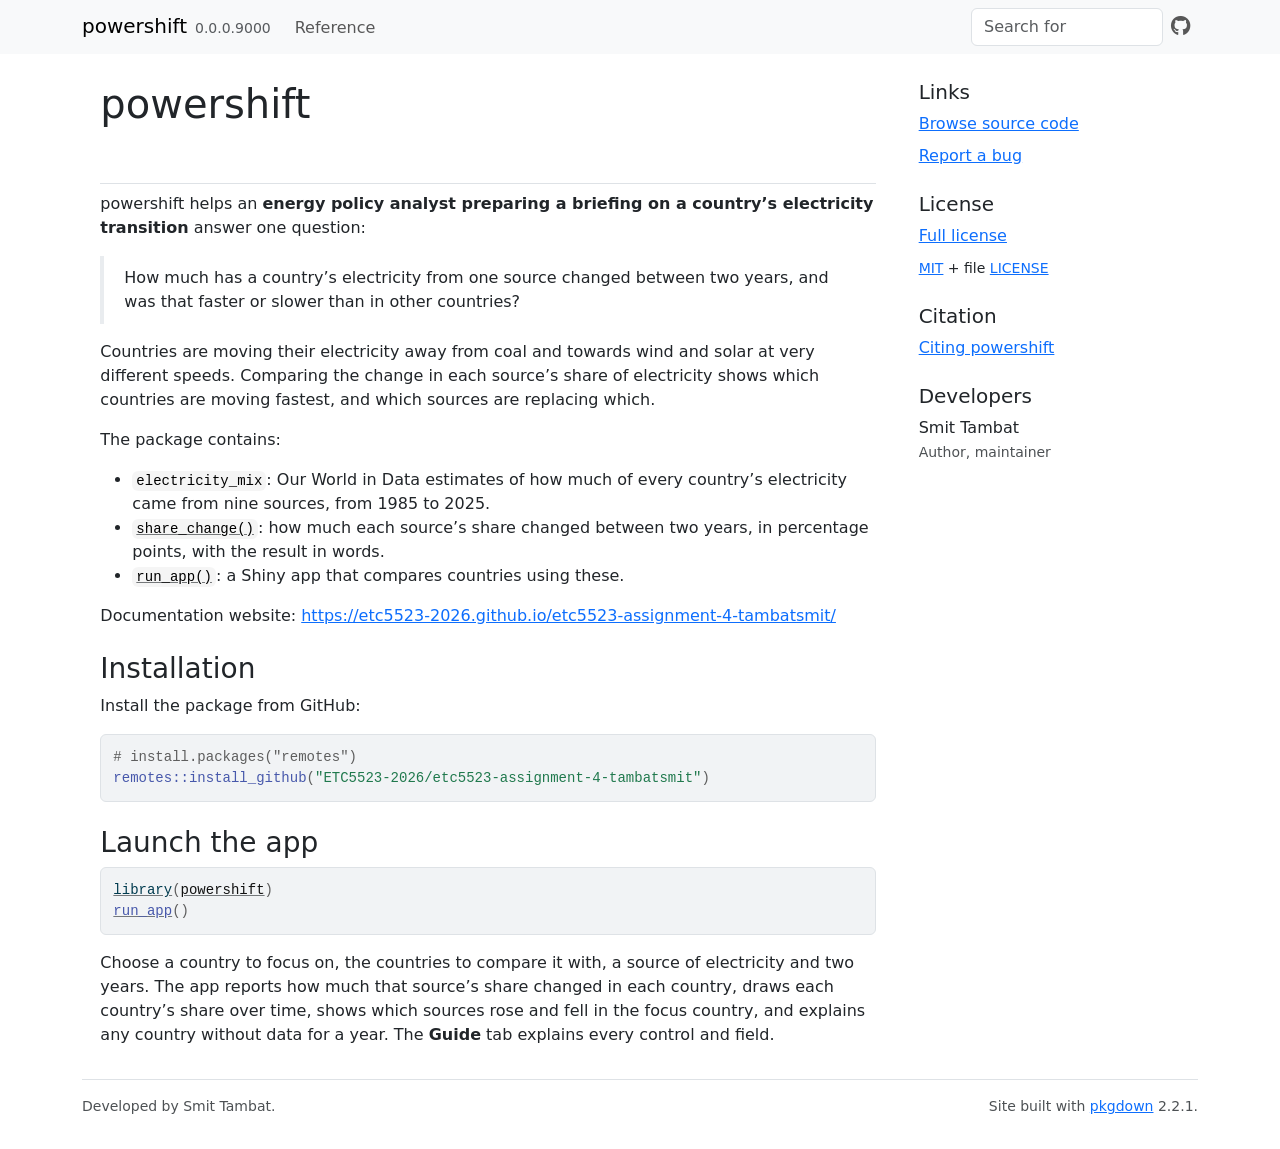
==== index.html @ 8eda87bf "Deploying to gh-pages from @ ETC5523-2026/etc5523-assignment-4-tambatsmit@8a5c0c1a5e27ab0facea006111" ====
<!DOCTYPE html>
<!-- Generated by pkgdown: do not edit by hand --><html lang="en">
<head>
<meta charset="UTF-8">
<meta http-equiv="X-UA-Compatible" content="IE=edge">
<meta name="viewport" content="width=device-width, initial-scale=1, shrink-to-fit=no">
<title>Compare How Quickly Countries Are Changing Their Electricity Mix • powershift</title>
<script src="deps/jquery-3.6.0/jquery-3.6.0.min.js"></script><meta name="viewport" content="width=device-width, initial-scale=1, shrink-to-fit=no">
<link href="deps/bootstrap-5.3.8/bootstrap.min.css" rel="stylesheet">
<script src="deps/bootstrap-5.3.8/bootstrap.bundle.min.js"></script><link href="deps/font-awesome-6.5.2/css/all.min.css" rel="stylesheet">
<link href="deps/font-awesome-6.5.2/css/v4-shims.min.css" rel="stylesheet">
<script src="deps/headroom-0.11.0/headroom.min.js"></script><script src="deps/headroom-0.11.0/jQuery.headroom.min.js"></script><script src="deps/bootstrap-toc-1.0.1/bootstrap-toc.min.js"></script><script src="deps/clipboard.js-2.0.11/clipboard.min.js"></script><script src="deps/search-1.0.0/autocomplete.jquery.min.js"></script><script src="deps/search-1.0.0/fuse.min.js"></script><script src="deps/search-1.0.0/mark.min.js"></script><!-- pkgdown --><script src="pkgdown.js"></script><meta property="og:title" content="Compare How Quickly Countries Are Changing Their Electricity Mix">
<meta name="description" content="Provides Our World in Data estimates of how much of each countrys electricity came from coal, gas, oil, nuclear, hydro, wind, solar, bioenergy and other renewables from 1985 to 2025, a function that measures how much each sources share changed between two years, and a shiny app that helps an energy policy analyst compare how quickly countries are changing their electricity mix.">
<meta property="og:description" content="Provides Our World in Data estimates of how much of each countrys electricity came from coal, gas, oil, nuclear, hydro, wind, solar, bioenergy and other renewables from 1985 to 2025, a function that measures how much each sources share changed between two years, and a shiny app that helps an energy policy analyst compare how quickly countries are changing their electricity mix.">
</head>
<body>
    <a href="#main" class="visually-hidden-focusable">Skip to contents</a>


    <nav class="navbar navbar-expand-lg fixed-top bg-light" data-bs-theme="light" aria-label="Site navigation"><div class="container">

    <a class="navbar-brand me-2" href="index.html">powershift</a>

    <small class="nav-text text-muted me-auto" data-bs-toggle="tooltip" data-bs-placement="bottom" title="">0.0.0.9000</small>


    <button class="navbar-toggler" type="button" data-bs-toggle="collapse" data-bs-target="#navbar" aria-controls="navbar" aria-expanded="false" aria-label="Toggle navigation">
      <span class="navbar-toggler-icon"></span>
    </button>

    <div id="navbar" class="collapse navbar-collapse ms-3">
      <ul class="navbar-nav me-auto">
<li class="nav-item"><a class="nav-link" href="reference/index.html">Reference</a></li>
      </ul>
<ul class="navbar-nav">
<li class="nav-item"><form class="form-inline" role="search">
 <input class="form-control" type="search" name="search-input" id="search-input" autocomplete="off" aria-label="Search site" placeholder="Search for" data-search-index="search.json">
</form></li>
<li class="nav-item"><a class="external-link nav-link" href="https://github.com/ETC5523-2026/etc5523-assignment-4-tambatsmit/" aria-label="GitHub"><span class="fa fab fa-github fa-lg"></span></a></li>
      </ul>
</div>


  </div>
</nav><div class="container template-home">
<div class="row">
  <main id="main" class="col-md-9"><div class="section level1">
<div class="page-header"><h1 id="powershift">powershift<a class="anchor" aria-label="anchor" href="#powershift"></a>
</h1></div>
<p>powershift helps an <strong>energy policy analyst preparing a briefing on a country’s electricity transition</strong> answer one question:</p>
<blockquote>
<p>How much has a country’s electricity from one source changed between two years, and was that faster or slower than in other countries?</p>
</blockquote>
<p>Countries are moving their electricity away from coal and towards wind and solar at very different speeds. Comparing the change in each source’s share of electricity shows which countries are moving fastest, and which sources are replacing which.</p>
<p>The package contains:</p>
<ul>
<li>
<code>electricity_mix</code>: Our World in Data estimates of how much of every country’s electricity came from nine sources, from 1985 to 2025.</li>
<li>
<code><a href="reference/share_change.html">share_change()</a></code>: how much each source’s share changed between two years, in percentage points, with the result in words.</li>
<li>
<code><a href="reference/run_app.html">run_app()</a></code>: a Shiny app that compares countries using these.</li>
</ul>
<p>Documentation website: <a href="https://etc5523-2026.github.io/etc5523-assignment-4-tambatsmit/" class="uri">https://etc5523-2026.github.io/etc5523-assignment-4-tambatsmit/</a></p>
<div class="section level2">
<h2 id="installation">Installation<a class="anchor" aria-label="anchor" href="#installation"></a>
</h2>
<p>Install the package from GitHub:</p>
<div class="sourceCode" id="cb1"><pre class="downlit sourceCode r">
<code class="sourceCode R"><span><span class="co"># install.packages("remotes")</span></span>
<span><span class="fu">remotes</span><span class="fu">::</span><span class="fu">install_github</span><span class="op">(</span><span class="st">"ETC5523-2026/etc5523-assignment-4-tambatsmit"</span><span class="op">)</span></span></code></pre></div>
</div>
<div class="section level2">
<h2 id="launch-the-app">Launch the app<a class="anchor" aria-label="anchor" href="#launch-the-app"></a>
</h2>
<div class="sourceCode" id="cb2"><pre class="downlit sourceCode r">
<code class="sourceCode R"><span><span class="kw"><a href="https://rdrr.io/r/base/library.html" class="external-link">library</a></span><span class="op">(</span><span class="va"><a href="https://etc5523-2026.github.io/etc5523-assignment-4-tambatsmit/">powershift</a></span><span class="op">)</span></span>
<span><span class="fu"><a href="reference/run_app.html">run_app</a></span><span class="op">(</span><span class="op">)</span></span></code></pre></div>
<p>Choose a country to focus on, the countries to compare it with, a source of electricity and two years. The app reports how much that source’s share changed in each country, draws each country’s share over time, shows which sources rose and fell in the focus country, and explains any country without data for a year. The <strong>Guide</strong> tab explains every control and field.</p>
</div>
</div>
  </main><aside class="col-md-3"><div class="links">
<h2 data-toc-skip>Links</h2>
<ul class="list-unstyled">
<li><a href="https://github.com/ETC5523-2026/etc5523-assignment-4-tambatsmit/" class="external-link">Browse source code</a></li>
<li><a href="https://github.com/ETC5523-2026/etc5523-assignment-4-tambatsmit/issues" class="external-link">Report a bug</a></li>
</ul>
</div>

<div class="license">
<h2 data-toc-skip>License</h2>
<ul class="list-unstyled">
<li><a href="LICENSE.html">Full license</a></li>
<li><small><a href="https://opensource.org/licenses/mit-license.php" class="external-link">MIT</a> + file <a href="LICENSE-text.html">LICENSE</a></small></li>
</ul>
</div>


<div class="citation">
<h2 data-toc-skip>Citation</h2>
<ul class="list-unstyled">
<li><a href="authors.html#citation">Citing powershift</a></li>
</ul>
</div>

<div class="developers">
<h2 data-toc-skip>Developers</h2>
<ul class="list-unstyled">
<li>Smit Tambat <br><small class="roles"> Author, maintainer </small>   </li>
</ul>
</div>



  </aside>
</div>


    <footer><div class="pkgdown-footer-left">
  <p>Developed by Smit Tambat.</p>
</div>

<div class="pkgdown-footer-right">
  <p>Site built with <a href="https://pkgdown.r-lib.org/" class="external-link">pkgdown</a> 2.2.1.</p>
</div>

    </footer>
</div>





  </body>
</html>
---- deps/font-awesome-6.5.2/css/v4-shims.min.css ----
/*!
 * Font Awesome Free 6.5.2 by @fontawesome - https://fontawesome.com
 * License - https://fontawesome.com/license/free (Icons: CC BY 4.0, Fonts: SIL OFL 1.1, Code: MIT License)
 * Copyright 2024 Fonticons, Inc.
 */
.fa.fa-glass:before{content:"\f000"}.fa.fa-envelope-o{font-family:"Font Awesome 6 Free";font-weight:400}.fa.fa-envelope-o:before{content:"\f0e0"}.fa.fa-star-o{font-family:"Font Awesome 6 Free";font-weight:400}.fa.fa-star-o:before{content:"\f005"}.fa.fa-close:before,.fa.fa-remove:before{content:"\f00d"}.fa.fa-gear:before{content:"\f013"}.fa.fa-trash-o{font-family:"Font Awesome 6 Free";font-weight:400}.fa.fa-trash-o:before{content:"\f2ed"}.fa.fa-home:before{content:"\f015"}.fa.fa-file-o{font-family:"Font Awesome 6 Free";font-weight:400}.fa.fa-file-o:before{content:"\f15b"}.fa.fa-clock-o{font-family:"Font Awesome 6 Free";font-weight:400}.fa.fa-clock-o:before{content:"\f017"}.fa.fa-arrow-circle-o-down{font-family:"Font Awesome 6 Free";font-weight:400}.fa.fa-arrow-circle-o-down:before{content:"\f358"}.fa.fa-arrow-circle-o-up{font-family:"Font Awesome 6 Free";font-weight:400}.fa.fa-arrow-circle-o-up:before{content:"\f35b"}.fa.fa-play-circle-o{font-family:"Font Awesome 6 Free";font-weight:400}.fa.fa-play-circle-o:before{content:"\f144"}.fa.fa-repeat:before,.fa.fa-rotate-right:before{content:"\f01e"}.fa.fa-refresh:before{content:"\f021"}.fa.fa-list-alt{font-family:"Font Awesome 6 Free";font-weight:400}.fa.fa-list-alt:before{content:"\f022"}.fa.fa-dedent:before{content:"\f03b"}.fa.fa-video-camera:before{content:"\f03d"}.fa.fa-picture-o{font-family:"Font Awesome 6 Free";font-weight:400}.fa.fa-picture-o:before{content:"\f03e"}.fa.fa-photo{font-family:"Font Awesome 6 Free";font-weight:400}.fa.fa-photo:before{content:"\f03e"}.fa.fa-image{font-family:"Font Awesome 6 Free";font-weight:400}.fa.fa-image:before{content:"\f03e"}.fa.fa-map-marker:before{content:"\f3c5"}.fa.fa-pencil-square-o{font-family:"Font Awesome 6 Free";font-weight:400}.fa.fa-pencil-square-o:before{content:"\f044"}.fa.fa-edit{font-family:"Font Awesome 6 Free";font-weight:400}.fa.fa-edit:before{content:"\f044"}.fa.fa-share-square-o:before{content:"\f14d"}.fa.fa-check-square-o{font-family:"Font Awesome 6 Free";font-weight:400}.fa.fa-check-square-o:before{content:"\f14a"}.fa.fa-arrows:before{content:"\f0b2"}.fa.fa-times-circle-o{font-family:"Font Awesome 6 Free";font-weight:400}.fa.fa-times-circle-o:before{content:"\f057"}.fa.fa-check-circle-o{font-family:"Font Awesome 6 Free";font-weight:400}.fa.fa-check-circle-o:before{content:"\f058"}.fa.fa-mail-forward:before{content:"\f064"}.fa.fa-expand:before{content:"\f424"}.fa.fa-compress:before{content:"\f422"}.fa.fa-eye,.fa.fa-eye-slash{font-family:"Font Awesome 6 Free";font-weight:400}.fa.fa-warning:before{content:"\f071"}.fa.fa-calendar:before{content:"\f073"}.fa.fa-arrows-v:before{content:"\f338"}.fa.fa-arrows-h:before{content:"\f337"}.fa.fa-bar-chart-o:before,.fa.fa-bar-chart:before{content:"\e0e3"}.fa.fa-twitter-square{font-family:"Font Awesome 6 Brands";font-weight:400}.fa.fa-twitter-square:before{content:"\f081"}.fa.fa-facebook-square{font-family:"Font Awesome 6 Brands";font-weight:400}.fa.fa-facebook-square:before{content:"\f082"}.fa.fa-gears:before{content:"\f085"}.fa.fa-thumbs-o-up{font-family:"Font Awesome 6 Free";font-weight:400}.fa.fa-thumbs-o-up:before{content:"\f164"}.fa.fa-thumbs-o-down{font-family:"Font Awesome 6 Free";font-weight:400}.fa.fa-thumbs-o-down:before{content:"\f165"}.fa.fa-heart-o{font-family:"Font Awesome 6 Free";font-weight:400}.fa.fa-heart-o:before{content:"\f004"}.fa.fa-sign-out:before{content:"\f2f5"}.fa.fa-linkedin-square{font-family:"Font Awesome 6 Brands";font-weight:400}.fa.fa-linkedin-square:before{content:"\f08c"}.fa.fa-thumb-tack:before{content:"\f08d"}.fa.fa-external-link:before{content:"\f35d"}.fa.fa-sign-in:before{content:"\f2f6"}.fa.fa-github-square{font-family:"Font Awesome 6 Brands";font-weight:400}.fa.fa-github-square:before{content:"\f092"}.fa.fa-lemon-o{font-family:"Font Awesome 6 Free";font-weight:400}.fa.fa-lemon-o:before{content:"\f094"}.fa.fa-square-o{font-family:"Font Awesome 6 Free";font-weight:400}.fa.fa-square-o:before{content:"\f0c8"}.fa.fa-bookmark-o{font-family:"Font Awesome 6 Free";font-weight:400}.fa.fa-bookmark-o:before{content:"\f02e"}.fa.fa-facebook,.fa.fa-twitter{font-family:"Font Awesome 6 Brands";font-weight:400}.fa.fa-facebook:before{content:"\f39e"}.fa.fa-facebook-f{font-family:"Font Awesome 6 Brands";font-weight:400}.fa.fa-facebook-f:before{content:"\f39e"}.fa.fa-github{font-family:"Font Awesome 6 Brands";font-weight:400}.fa.fa-credit-card{font-family:"Font Awesome 6 Free";font-weight:400}.fa.fa-feed:before{content:"\f09e"}.fa.fa-hdd-o{font-family:"Font Awesome 6 Free";font-weight:400}.fa.fa-hdd-o:before{content:"\f0a0"}.fa.fa-hand-o-right{font-family:"Font Awesome 6 Free";font-weight:400}.fa.fa-hand-o-right:before{content:"\f0a4"}.fa.fa-hand-o-left{font-family:"Font Awesome 6 Free";font-weight:400}.fa.fa-hand-o-left:before{content:"\f0a5"}.fa.fa-hand-o-up{font-family:"Font Awesome 6 Free";font-weight:400}.fa.fa-hand-o-up:before{content:"\f0a6"}.fa.fa-hand-o-down{font-family:"Font Awesome 6 Free";font-weight:400}.fa.fa-hand-o-down:before{content:"\f0a7"}.fa.fa-globe:before{content:"\f57d"}.fa.fa-tasks:before{content:"\f828"}.fa.fa-arrows-alt:before{content:"\f31e"}.fa.fa-group:before{content:"\f0c0"}.fa.fa-chain:before{content:"\f0c1"}.fa.fa-cut:before{content:"\f0c4"}.fa.fa-files-o{font-family:"Font Awesome 6 Free";font-weight:400}.fa.fa-files-o:before{content:"\f0c5"}.fa.fa-floppy-o{font-family:"Font Awesome 6 Free";font-weight:400}.fa.fa-floppy-o:before{content:"\f0c7"}.fa.fa-save{font-family:"Font Awesome 6 Free";font-weight:400}.fa.fa-save:before{content:"\f0c7"}.fa.fa-navicon:before,.fa.fa-reorder:before{content:"\f0c9"}.fa.fa-magic:before{content:"\e2ca"}.fa.fa-pinterest,.fa.fa-pinterest-square{font-family:"Font Awesome 6 Brands";font-weight:400}.fa.fa-pinterest-square:before{content:"\f0d3"}.fa.fa-google-plus-square{font-family:"Font Awesome 6 Brands";font-weight:400}.fa.fa-google-plus-square:before{content:"\f0d4"}.fa.fa-google-plus{font-family:"Font Awesome 6 Brands";font-weight:400}.fa.fa-google-plus:before{content:"\f0d5"}.fa.fa-money:before{content:"\f3d1"}.fa.fa-unsorted:before{content:"\f0dc"}.fa.fa-sort-desc:before{content:"\f0dd"}.fa.fa-sort-asc:before{content:"\f0de"}.fa.fa-linkedin{font-family:"Font Awesome 6 Brands";font-weight:400}.fa.fa-linkedin:before{content:"\f0e1"}.fa.fa-rotate-left:before{content:"\f0e2"}.fa.fa-legal:before{content:"\f0e3"}.fa.fa-dashboard:before,.fa.fa-tachometer:before{content:"\f625"}.fa.fa-comment-o{font-family:"Font Awesome 6 Free";font-weight:400}.fa.fa-comment-o:before{content:"\f075"}.fa.fa-comments-o{font-family:"Font Awesome 6 Free";font-weight:400}.fa.fa-comments-o:before{content:"\f086"}.fa.fa-flash:before{content:"\f0e7"}.fa.fa-clipboard:before{content:"\f0ea"}.fa.fa-lightbulb-o{font-family:"Font Awesome 6 Free";font-weight:400}.fa.fa-lightbulb-o:before{content:"\f0eb"}.fa.fa-exchange:before{content:"\f362"}.fa.fa-cloud-download:before{content:"\f0ed"}.fa.fa-cloud-upload:before{content:"\f0ee"}.fa.fa-bell-o{font-family:"Font Awesome 6 Free";font-weight:400}.fa.fa-bell-o:before{content:"\f0f3"}.fa.fa-cutlery:before{content:"\f2e7"}.fa.fa-file-text-o{font-family:"Font Awesome 6 Free";font-weight:400}.fa.fa-file-text-o:before{content:"\f15c"}.fa.fa-building-o{font-family:"Font Awesome 6 Free";font-weight:400}.fa.fa-building-o:before{content:"\f1ad"}.fa.fa-hospital-o{font-family:"Font Awesome 6 Free";font-weight:400}.fa.fa-hospital-o:before{content:"\f0f8"}.fa.fa-tablet:before{content:"\f3fa"}.fa.fa-mobile-phone:before,.fa.fa-mobile:before{content:"\f3cd"}.fa.fa-circle-o{font-family:"Font Awesome 6 Free";font-weight:400}.fa.fa-circle-o:before{content:"\f111"}.fa.fa-mail-reply:before{content:"\f3e5"}.fa.fa-github-alt{font-family:"Font Awesome 6 Brands";font-weight:400}.fa.fa-folder-o{font-family:"Font Awesome 6 Free";font-weight:400}.fa.fa-folder-o:before{content:"\f07b"}.fa.fa-folder-open-o{font-family:"Font Awesome 6 Free";font-weight:400}.fa.fa-folder-open-o:before{content:"\f07c"}.fa.fa-smile-o{font-family:"Font Awesome 6 Free";font-weight:400}.fa.fa-smile-o:before{content:"\f118"}.fa.fa-frown-o{font-family:"Font Awesome 6 Free";font-weight:400}.fa.fa-frown-o:before{content:"\f119"}.fa.fa-meh-o{font-family:"Font Awesome 6 Free";font-weight:400}.fa.fa-meh-o:before{content:"\f11a"}.fa.fa-keyboard-o{font-family:"Font Awesome 6 Free";font-weight:400}.fa.fa-keyboard-o:before{content:"\f11c"}.fa.fa-flag-o{font-family:"Font Awesome 6 Free";font-weight:400}.fa.fa-flag-o:before{content:"\f024"}.fa.fa-mail-reply-all:before{content:"\f122"}.fa.fa-star-half-o{font-family:"Font Awesome 6 Free";font-weight:400}.fa.fa-star-half-o:before{content:"\f5c0"}.fa.fa-star-half-empty{font-family:"Font Awesome 6 Free";font-weight:400}.fa.fa-star-half-empty:before{content:"\f5c0"}.fa.fa-star-half-full{font-family:"Font Awesome 6 Free";font-weight:400}.fa.fa-star-half-full:before{content:"\f5c0"}.fa.fa-code-fork:before{content:"\f126"}.fa.fa-chain-broken:before,.fa.fa-unlink:before{content:"\f127"}.fa.fa-calendar-o{font-family:"Font Awesome 6 Free";font-weight:400}.fa.fa-calendar-o:before{content:"\f133"}.fa.fa-css3,.fa.fa-html5,.fa.fa-maxcdn{font-family:"Font Awesome 6 Brands";font-weight:400}.fa.fa-unlock-alt:before{content:"\f09c"}.fa.fa-minus-square-o{font-family:"Font Awesome 6 Free";font-weight:400}.fa.fa-minus-square-o:before{content:"\f146"}.fa.fa-level-up:before{content:"\f3bf"}.fa.fa-level-down:before{content:"\f3be"}.fa.fa-pencil-square:before{content:"\f14b"}.fa.fa-external-link-square:before{content:"\f360"}.fa.fa-compass{font-family:"Font Awesome 6 Free";font-weight:400}.fa.fa-caret-square-o-down{font-family:"Font Awesome 6 Free";font-weight:400}.fa.fa-caret-square-o-down:before{content:"\f150"}.fa.fa-toggle-down{font-family:"Font Awesome 6 Free";font-weight:400}.fa.fa-toggle-down:before{content:"\f150"}.fa.fa-caret-square-o-up{font-family:"Font Awesome 6 Free";font-weight:400}.fa.fa-caret-square-o-up:before{content:"\f151"}.fa.fa-toggle-up{font-family:"Font Awesome 6 Free";font-weight:400}.fa.fa-toggle-up:before{content:"\f151"}.fa.fa-caret-square-o-right{font-family:"Font Awesome 6 Free";font-weight:400}.fa.fa-caret-square-o-right:before{content:"\f152"}.fa.fa-toggle-right{font-family:"Font Awesome 6 Free";font-weight:400}.fa.fa-toggle-right:before{content:"\f152"}.fa.fa-eur:before,.fa.fa-euro:before{content:"\f153"}.fa.fa-gbp:before{content:"\f154"}.fa.fa-dollar:before,.fa.fa-usd:before{content:"\24"}.fa.fa-inr:before,.fa.fa-rupee:before{content:"\e1bc"}.fa.fa-cny:before,.fa.fa-jpy:before,.fa.fa-rmb:before,.fa.fa-yen:before{content:"\f157"}.fa.fa-rouble:before,.fa.fa-rub:before,.fa.fa-ruble:before{content:"\f158"}.fa.fa-krw:before,.fa.fa-won:before{content:"\f159"}.fa.fa-bitcoin,.fa.fa-btc{font-family:"Font Awesome 6 Brands";font-weight:400}.fa.fa-bitcoin:before{content:"\f15a"}.fa.fa-file-text:before{content:"\f15c"}.fa.fa-sort-alpha-asc:before{content:"\f15d"}.fa.fa-sort-alpha-desc:before{content:"\f881"}.fa.fa-sort-amount-asc:before{content:"\f884"}.fa.fa-sort-amount-desc:before{content:"\f160"}.fa.fa-sort-numeric-asc:before{content:"\f162"}.fa.fa-sort-numeric-desc:before{content:"\f886"}.fa.fa-youtube-square{font-family:"Font Awesome 6 Brands";font-weight:400}.fa.fa-youtube-square:before{content:"\f431"}.fa.fa-xing,.fa.fa-xing-square,.fa.fa-youtube{font-family:"Font Awesome 6 Brands";font-weight:400}.fa.fa-xing-square:before{content:"\f169"}.fa.fa-youtube-play{font-family:"Font Awesome 6 Brands";font-weight:400}.fa.fa-youtube-play:before{content:"\f167"}.fa.fa-adn,.fa.fa-bitbucket,.fa.fa-bitbucket-square,.fa.fa-dropbox,.fa.fa-flickr,.fa.fa-instagram,.fa.fa-stack-overflow{font-family:"Font Awesome 6 Brands";font-weight:400}.fa.fa-bitbucket-square:before{content:"\f171"}.fa.fa-tumblr,.fa.fa-tumblr-square{font-family:"Font Awesome 6 Brands";font-weight:400}.fa.fa-tumblr-square:before{content:"\f174"}.fa.fa-long-arrow-down:before{content:"\f309"}.fa.fa-long-arrow-up:before{content:"\f30c"}.fa.fa-long-arrow-left:before{content:"\f30a"}.fa.fa-long-arrow-right:before{content:"\f30b"}.fa.fa-android,.fa.fa-apple,.fa.fa-dribbble,.fa.fa-foursquare,.fa.fa-gittip,.fa.fa-gratipay,.fa.fa-linux,.fa.fa-skype,.fa.fa-trello,.fa.fa-windows{font-family:"Font Awesome 6 Brands";font-weight:400}.fa.fa-gittip:before{content:"\f184"}.fa.fa-sun-o{font-family:"Font Awesome 6 Free";font-weight:400}.fa.fa-sun-o:before{content:"\f185"}.fa.fa-moon-o{font-family:"Font Awesome 6 Free";font-weight:400}.fa.fa-moon-o:before{content:"\f186"}.fa.fa-pagelines,.fa.fa-renren,.fa.fa-stack-exchange,.fa.fa-vk,.fa.fa-weibo{font-family:"Font Awesome 6 Brands";font-weight:400}.fa.fa-arrow-circle-o-right{font-family:"Font Awesome 6 Free";font-weight:400}.fa.fa-arrow-circle-o-right:before{content:"\f35a"}.fa.fa-arrow-circle-o-left{font-family:"Font Awesome 6 Free";font-weight:400}.fa.fa-arrow-circle-o-left:before{content:"\f359"}.fa.fa-caret-square-o-left{font-family:"Font Awesome 6 Free";font-weight:400}.fa.fa-caret-square-o-left:before{content:"\f191"}.fa.fa-toggle-left{font-family:"Font Awesome 6 Free";font-weight:400}.fa.fa-toggle-left:before{content:"\f191"}.fa.fa-dot-circle-o{font-family:"Font Awesome 6 Free";font-weight:400}.fa.fa-dot-circle-o:before{content:"\f192"}.fa.fa-vimeo-square{font-family:"Font Awesome 6 Brands";font-weight:400}.fa.fa-vimeo-square:before{content:"\f194"}.fa.fa-try:before,.fa.fa-turkish-lira:before{content:"\e2bb"}.fa.fa-plus-square-o{font-family:"Font Awesome 6 Free";font-weight:400}.fa.fa-plus-square-o:before{content:"\f0fe"}.fa.fa-openid,.fa.fa-slack,.fa.fa-wordpress{font-family:"Font Awesome 6 Brands";font-weight:400}.fa.fa-bank:before,.fa.fa-institution:before{content:"\f19c"}.fa.fa-mortar-board:before{content:"\f19d"}.fa.fa-google,.fa.fa-reddit,.fa.fa-reddit-square,.fa.fa-yahoo{font-family:"Font Awesome 6 Brands";font-weight:400}.fa.fa-reddit-square:before{content:"\f1a2"}.fa.fa-behance,.fa.fa-behance-square,.fa.fa-delicious,.fa.fa-digg,.fa.fa-drupal,.fa.fa-joomla,.fa.fa-pied-piper-alt,.fa.fa-pied-piper-pp,.fa.fa-stumbleupon,.fa.fa-stumbleupon-circle{font-family:"Font Awesome 6 Brands";font-weight:400}.fa.fa-behance-square:before{content:"\f1b5"}.fa.fa-steam,.fa.fa-steam-square{font-family:"Font Awesome 6 Brands";font-weight:400}.fa.fa-steam-square:before{content:"\f1b7"}.fa.fa-automobile:before{content:"\f1b9"}.fa.fa-cab:before{content:"\f1ba"}.fa.fa-deviantart,.fa.fa-soundcloud,.fa.fa-spotify{font-family:"Font Awesome 6 Brands";font-weight:400}.fa.fa-file-pdf-o{font-family:"Font Awesome 6 Free";font-weight:400}.fa.fa-file-pdf-o:before{content:"\f1c1"}.fa.fa-file-word-o{font-family:"Font Awesome 6 Free";font-weight:400}.fa.fa-file-word-o:before{content:"\f1c2"}.fa.fa-file-excel-o{font-family:"Font Awesome 6 Free";font-weight:400}.fa.fa-file-excel-o:before{content:"\f1c3"}.fa.fa-file-powerpoint-o{font-family:"Font Awesome 6 Free";font-weight:400}.fa.fa-file-powerpoint-o:before{content:"\f1c4"}.fa.fa-file-image-o{font-family:"Font Awesome 6 Free";font-weight:400}.fa.fa-file-image-o:before{content:"\f1c5"}.fa.fa-file-photo-o{font-family:"Font Awesome 6 Free";font-weight:400}.fa.fa-file-photo-o:before{content:"\f1c5"}.fa.fa-file-picture-o{font-family:"Font Awesome 6 Free";font-weight:400}.fa.fa-file-picture-o:before{content:"\f1c5"}.fa.fa-file-archive-o{font-family:"Font Awesome 6 Free";font-weight:400}.fa.fa-file-archive-o:before{content:"\f1c6"}.fa.fa-file-zip-o{font-family:"Font Awesome 6 Free";font-weight:400}.fa.fa-file-zip-o:before{content:"\f1c6"}.fa.fa-file-audio-o{font-family:"Font Awesome 6 Free";font-weight:400}.fa.fa-file-audio-o:before{content:"\f1c7"}.fa.fa-file-sound-o{font-family:"Font Awesome 6 Free";font-weight:400}.fa.fa-file-sound-o:before{content:"\f1c7"}.fa.fa-file-video-o{font-family:"Font Awesome 6 Free";font-weight:400}.fa.fa-file-video-o:before{content:"\f1c8"}.fa.fa-file-movie-o{font-family:"Font Awesome 6 Free";font-weight:400}.fa.fa-file-movie-o:before{content:"\f1c8"}.fa.fa-file-code-o{font-family:"Font Awesome 6 Free";font-weight:400}.fa.fa-file-code-o:before{content:"\f1c9"}.fa.fa-codepen,.fa.fa-jsfiddle,.fa.fa-vine{font-family:"Font Awesome 6 Brands";font-weight:400}.fa.fa-life-bouy:before,.fa.fa-life-buoy:before,.fa.fa-life-saver:before,.fa.fa-support:before{content:"\f1cd"}.fa.fa-circle-o-notch:before{content:"\f1ce"}.fa.fa-ra,.fa.fa-rebel{font-family:"Font Awesome 6 Brands";font-weight:400}.fa.fa-ra:before{content:"\f1d0"}.fa.fa-resistance{font-family:"Font Awesome 6 Brands";font-weight:400}.fa.fa-resistance:before{content:"\f1d0"}.fa.fa-empire,.fa.fa-ge{font-family:"Font Awesome 6 Brands";font-weight:400}.fa.fa-ge:before{content:"\f1d1"}.fa.fa-git-square{font-family:"Font Awesome 6 Brands";font-weight:400}.fa.fa-git-square:before{content:"\f1d2"}.fa.fa-git,.fa.fa-hacker-news,.fa.fa-y-combinator-square{font-family:"Font Awesome 6 Brands";font-weight:400}.fa.fa-y-combinator-square:before{content:"\f1d4"}.fa.fa-yc-square{font-family:"Font Awesome 6 Brands";font-weight:400}.fa.fa-yc-square:before{content:"\f1d4"}.fa.fa-qq,.fa.fa-tencent-weibo,.fa.fa-wechat,.fa.fa-weixin{font-family:"Font Awesome 6 Brands";font-weight:400}.fa.fa-wechat:before{content:"\f1d7"}.fa.fa-send:before{content:"\f1d8"}.fa.fa-paper-plane-o{font-family:"Font Awesome 6 Free";font-weight:400}.fa.fa-paper-plane-o:before{content:"\f1d8"}.fa.fa-send-o{font-family:"Font Awesome 6 Free";font-weight:400}.fa.fa-send-o:before{content:"\f1d8"}.fa.fa-circle-thin{font-family:"Font Awesome 6 Free";font-weight:400}.fa.fa-circle-thin:before{content:"\f111"}.fa.fa-header:before{content:"\f1dc"}.fa.fa-futbol-o{font-family:"Font Awesome 6 Free";font-weight:400}.fa.fa-futbol-o:before{content:"\f1e3"}.fa.fa-soccer-ball-o{font-family:"Font Awesome 6 Free";font-weight:400}.fa.fa-soccer-ball-o:before{content:"\f1e3"}.fa.fa-slideshare,.fa.fa-twitch,.fa.fa-yelp{font-family:"Font Awesome 6 Brands";font-weight:400}.fa.fa-newspaper-o{font-family:"Font Awesome 6 Free";font-weight:400}.fa.fa-newspaper-o:before{content:"\f1ea"}.fa.fa-cc-amex,.fa.fa-cc-discover,.fa.fa-cc-mastercard,.fa.fa-cc-paypal,.fa.fa-cc-stripe,.fa.fa-cc-visa,.fa.fa-google-wallet,.fa.fa-paypal{font-family:"Font Awesome 6 Brands";font-weight:400}.fa.fa-bell-slash-o{font-family:"Font Awesome 6 Free";font-weight:400}.fa.fa-bell-slash-o:before{content:"\f1f6"}.fa.fa-trash:before{content:"\f2ed"}.fa.fa-copyright{font-family:"Font Awesome 6 Free";font-weight:400}.fa.fa-eyedropper:before{content:"\f1fb"}.fa.fa-area-chart:before{content:"\f1fe"}.fa.fa-pie-chart:before{content:"\f200"}.fa.fa-line-chart:before{content:"\f201"}.fa.fa-lastfm,.fa.fa-lastfm-square{font-family:"Font Awesome 6 Brands";font-weight:400}.fa.fa-lastfm-square:before{content:"\f203"}.fa.fa-angellist,.fa.fa-ioxhost{font-family:"Font Awesome 6 Brands";font-weight:400}.fa.fa-cc{font-family:"Font Awesome 6 Free";font-weight:400}.fa.fa-cc:before{content:"\f20a"}.fa.fa-ils:before,.fa.fa-shekel:before,.fa.fa-sheqel:before{content:"\f20b"}.fa.fa-buysellads,.fa.fa-connectdevelop,.fa.fa-dashcube,.fa.fa-forumbee,.fa.fa-leanpub,.fa.fa-sellsy,.fa.fa-shirtsinbulk,.fa.fa-simplybuilt,.fa.fa-skyatlas{font-family:"Font Awesome 6 Brands";font-weight:400}.fa.fa-diamond{font-family:"Font Awesome 6 Free";font-weight:400}.fa.fa-diamond:before{content:"\f3a5"}.fa.fa-intersex:before,.fa.fa-transgender:before{content:"\f224"}.fa.fa-transgender-alt:before{content:"\f225"}.fa.fa-facebook-official{font-family:"Font Awesome 6 Brands";font-weight:400}.fa.fa-facebook-official:before{content:"\f09a"}.fa.fa-pinterest-p,.fa.fa-whatsapp{font-family:"Font Awesome 6 Brands";font-weight:400}.fa.fa-hotel:before{content:"\f236"}.fa.fa-medium,.fa.fa-viacoin,.fa.fa-y-combinator,.fa.fa-yc{font-family:"Font Awesome 6 Brands";font-weight:400}.fa.fa-yc:before{content:"\f23b"}.fa.fa-expeditedssl,.fa.fa-opencart,.fa.fa-optin-monster{font-family:"Font Awesome 6 Brands";font-weight:400}.fa.fa-battery-4:before,.fa.fa-battery:before{content:"\f240"}.fa.fa-battery-3:before{content:"\f241"}.fa.fa-battery-2:before{content:"\f242"}.fa.fa-battery-1:before{content:"\f243"}.fa.fa-battery-0:before{content:"\f244"}.fa.fa-object-group,.fa.fa-object-ungroup,.fa.fa-sticky-note-o{font-family:"Font Awesome 6 Free";font-weight:400}.fa.fa-sticky-note-o:before{content:"\f249"}.fa.fa-cc-diners-club,.fa.fa-cc-jcb{font-family:"Font Awesome 6 Brands";font-weight:400}.fa.fa-clone{font-family:"Font Awesome 6 Free";font-weight:400}.fa.fa-hourglass-o:before{content:"\f254"}.fa.fa-hourglass-1:before{content:"\f251"}.fa.fa-hourglass-2:before{content:"\f252"}.fa.fa-hourglass-3:before{content:"\f253"}.fa.fa-hand-rock-o{font-family:"Font Awesome 6 Free";font-weight:400}.fa.fa-hand-rock-o:before{content:"\f255"}.fa.fa-hand-grab-o{font-family:"Font Awesome 6 Free";font-weight:400}.fa.fa-hand-grab-o:before{content:"\f255"}.fa.fa-hand-paper-o{font-family:"Font Awesome 6 Free";font-weight:400}.fa.fa-hand-paper-o:before{content:"\f256"}.fa.fa-hand-stop-o{font-family:"Font Awesome 6 Free";font-weight:400}.fa.fa-hand-stop-o:before{content:"\f256"}.fa.fa-hand-scissors-o{font-family:"Font Awesome 6 Free";font-weight:400}.fa.fa-hand-scissors-o:before{content:"\f257"}.fa.fa-hand-lizard-o{font-family:"Font Awesome 6 Free";font-weight:400}.fa.fa-hand-lizard-o:before{content:"\f258"}.fa.fa-hand-spock-o{font-family:"Font Awesome 6 Free";font-weight:400}.fa.fa-hand-spock-o:before{content:"\f259"}.fa.fa-hand-pointer-o{font-family:"Font Awesome 6 Free";font-weight:400}.fa.fa-hand-pointer-o:before{content:"\f25a"}.fa.fa-hand-peace-o{font-family:"Font Awesome 6 Free";font-weight:400}.fa.fa-hand-peace-o:before{content:"\f25b"}.fa.fa-registered{font-family:"Font Awesome 6 Free";font-weight:400}.fa.fa-creative-commons,.fa.fa-gg,.fa.fa-gg-circle,.fa.fa-odnoklassniki,.fa.fa-odnoklassniki-square{font-family:"Font Awesome 6 Brands";font-weight:400}.fa.fa-odnoklassniki-square:before{content:"\f264"}.fa.fa-chrome,.fa.fa-firefox,.fa.fa-get-pocket,.fa.fa-internet-explorer,.fa.fa-opera,.fa.fa-safari,.fa.fa-wikipedia-w{font-family:"Font Awesome 6 Brands";font-weight:400}.fa.fa-television:before{content:"\f26c"}.fa.fa-500px,.fa.fa-amazon,.fa.fa-contao{font-family:"Font Awesome 6 Brands";font-weight:400}.fa.fa-calendar-plus-o{font-family:"Font Awesome 6 Free";font-weight:400}.fa.fa-calendar-plus-o:before{content:"\f271"}.fa.fa-calendar-minus-o{font-family:"Font Awesome 6 Free";font-weight:400}.fa.fa-calendar-minus-o:before{content:"\f272"}.fa.fa-calendar-times-o{font-family:"Font Awesome 6 Free";font-weight:400}.fa.fa-calendar-times-o:before{content:"\f273"}.fa.fa-calendar-check-o{font-family:"Font Awesome 6 Free";font-weight:400}.fa.fa-calendar-check-o:before{content:"\f274"}.fa.fa-map-o{font-family:"Font Awesome 6 Free";font-weight:400}.fa.fa-map-o:before{content:"\f279"}.fa.fa-commenting:before{content:"\f4ad"}.fa.fa-commenting-o{font-family:"Font Awesome 6 Free";font-weight:400}.fa.fa-commenting-o:before{content:"\f4ad"}.fa.fa-houzz,.fa.fa-vimeo{font-family:"Font Awesome 6 Brands";font-weight:400}.fa.fa-vimeo:before{content:"\f27d"}.fa.fa-black-tie,.fa.fa-edge,.fa.fa-fonticons,.fa.fa-reddit-alien{font-family:"Font Awesome 6 Brands";font-weight:400}.fa.fa-credit-card-alt:before{content:"\f09d"}.fa.fa-codiepie,.fa.fa-fort-awesome,.fa.fa-mixcloud,.fa.fa-modx,.fa.fa-product-hunt,.fa.fa-scribd,.fa.fa-usb{font-family:"Font Awesome 6 Brands";font-weight:400}.fa.fa-pause-circle-o{font-family:"Font Awesome 6 Free";font-weight:400}.fa.fa-pause-circle-o:before{content:"\f28b"}.fa.fa-stop-circle-o{font-family:"Font Awesome 6 Free";font-weight:400}.fa.fa-stop-circle-o:before{content:"\f28d"}.fa.fa-bluetooth,.fa.fa-bluetooth-b,.fa.fa-envira,.fa.fa-gitlab,.fa.fa-wheelchair-alt,.fa.fa-wpbeginner,.fa.fa-wpforms{font-family:"Font Awesome 6 Brands";font-weight:400}.fa.fa-wheelchair-alt:before{content:"\f368"}.fa.fa-question-circle-o{font-family:"Font Awesome 6 Free";font-weight:400}.fa.fa-question-circle-o:before{content:"\f059"}.fa.fa-volume-control-phone:before{content:"\f2a0"}.fa.fa-asl-interpreting:before{content:"\f2a3"}.fa.fa-deafness:before,.fa.fa-hard-of-hearing:before{content:"\f2a4"}.fa.fa-glide,.fa.fa-glide-g{font-family:"Font Awesome 6 Brands";font-weight:400}.fa.fa-signing:before{content:"\f2a7"}.fa.fa-viadeo,.fa.fa-viadeo-square{font-family:"Font Awesome 6 Brands";font-weight:400}.fa.fa-viadeo-square:before{content:"\f2aa"}.fa.fa-snapchat,.fa.fa-snapchat-ghost{font-family:"Font Awesome 6 Brands";font-weight:400}.fa.fa-snapchat-ghost:before{content:"\f2ab"}.fa.fa-snapchat-square{font-family:"Font Awesome 6 Brands";font-weight:400}.fa.fa-snapchat-square:before{content:"\f2ad"}.fa.fa-first-order,.fa.fa-google-plus-official,.fa.fa-pied-piper,.fa.fa-themeisle,.fa.fa-yoast{font-family:"Font Awesome 6 Brands";font-weight:400}.fa.fa-google-plus-official:before{content:"\f2b3"}.fa.fa-google-plus-circle{font-family:"Font Awesome 6 Brands";font-weight:400}.fa.fa-google-plus-circle:before{content:"\f2b3"}.fa.fa-fa,.fa.fa-font-awesome{font-family:"Font Awesome 6 Brands";font-weight:400}.fa.fa-fa:before{content:"\f2b4"}.fa.fa-handshake-o{font-family:"Font Awesome 6 Free";font-weight:400}.fa.fa-handshake-o:before{content:"\f2b5"}.fa.fa-envelope-open-o{font-family:"Font Awesome 6 Free";font-weight:400}.fa.fa-envelope-open-o:before{content:"\f2b6"}.fa.fa-linode{font-family:"Font Awesome 6 Brands";font-weight:400}.fa.fa-address-book-o{font-family:"Font Awesome 6 Free";font-weight:400}.fa.fa-address-book-o:before{content:"\f2b9"}.fa.fa-vcard:before{content:"\f2bb"}.fa.fa-address-card-o{font-family:"Font Awesome 6 Free";font-weight:400}.fa.fa-address-card-o:before{content:"\f2bb"}.fa.fa-vcard-o{font-family:"Font Awesome 6 Free";font-weight:400}.fa.fa-vcard-o:before{content:"\f2bb"}.fa.fa-user-circle-o{font-family:"Font Awesome 6 Free";font-weight:400}.fa.fa-user-circle-o:before{content:"\f2bd"}.fa.fa-user-o{font-family:"Font Awesome 6 Free";font-weight:400}.fa.fa-user-o:before{content:"\f007"}.fa.fa-id-badge{font-family:"Font Awesome 6 Free";font-weight:400}.fa.fa-drivers-license:before{content:"\f2c2"}.fa.fa-id-card-o{font-family:"Font Awesome 6 Free";font-weight:400}.fa.fa-id-card-o:before{content:"\f2c2"}.fa.fa-drivers-license-o{font-family:"Font Awesome 6 Free";font-weight:400}.fa.fa-drivers-license-o:before{content:"\f2c2"}.fa.fa-free-code-camp,.fa.fa-quora,.fa.fa-telegram{font-family:"Font Awesome 6 Brands";font-weight:400}.fa.fa-thermometer-4:before,.fa.fa-thermometer:before{content:"\f2c7"}.fa.fa-thermometer-3:before{content:"\f2c8"}.fa.fa-thermometer-2:before{content:"\f2c9"}.fa.fa-thermometer-1:before{content:"\f2ca"}.fa.fa-thermometer-0:before{content:"\f2cb"}.fa.fa-bathtub:before,.fa.fa-s15:before{content:"\f2cd"}.fa.fa-window-maximize,.fa.fa-window-restore{font-family:"Font Awesome 6 Free";font-weight:400}.fa.fa-times-rectangle:before{content:"\f410"}.fa.fa-window-close-o{font-family:"Font Awesome 6 Free";font-weight:400}.fa.fa-window-close-o:before{content:"\f410"}.fa.fa-times-rectangle-o{font-family:"Font Awesome 6 Free";font-weight:400}.fa.fa-times-rectangle-o:before{content:"\f410"}.fa.fa-bandcamp,.fa.fa-eercast,.fa.fa-etsy,.fa.fa-grav,.fa.fa-imdb,.fa.fa-ravelry{font-family:"Font Awesome 6 Brands";font-weight:400}.fa.fa-eercast:before{content:"\f2da"}.fa.fa-snowflake-o{font-family:"Font Awesome 6 Free";font-weight:400}.fa.fa-snowflake-o:before{content:"\f2dc"}.fa.fa-meetup,.fa.fa-superpowers,.fa.fa-wpexplorer{font-family:"Font Awesome 6 Brands";font-weight:400}
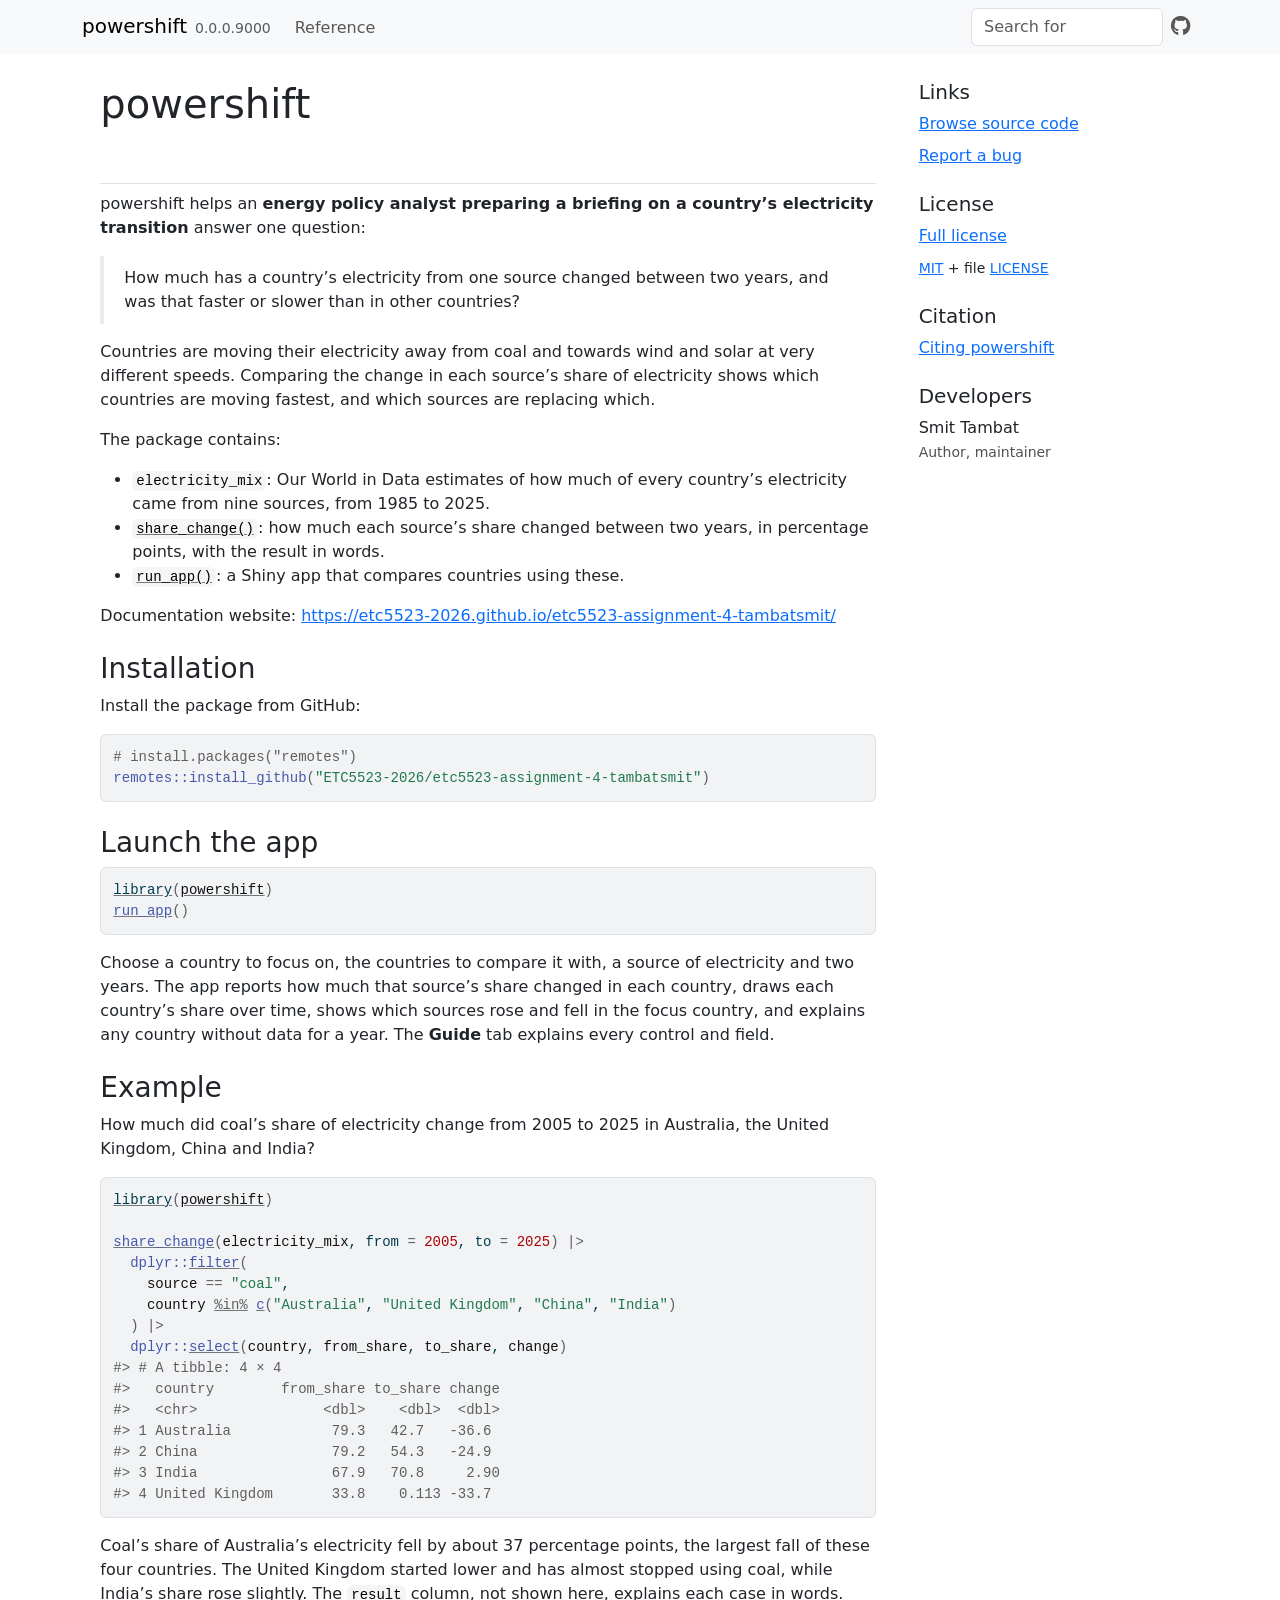
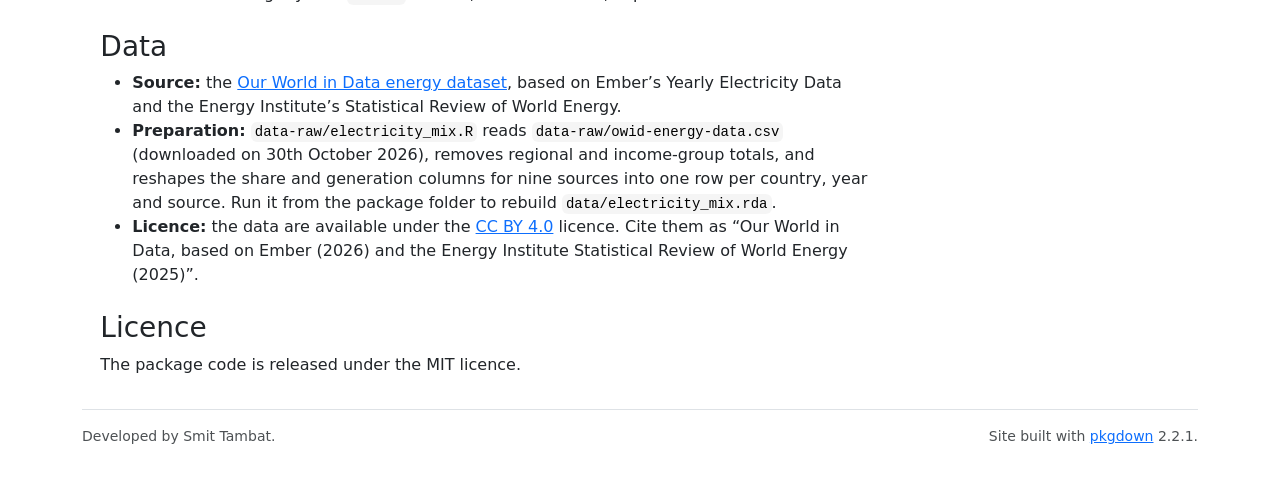
==== commit b3e74918: "Deploying to gh-pages from @ ETC5523-2026/etc5523-assignment-4-tambatsmit@a70e1a493f476e854903243ec1" ====
--- a/index.html
+++ b/index.html
@@ -78,6 +78,45 @@
 <span><span class="fu"><a href="reference/run_app.html">run_app</a></span><span class="op">(</span><span class="op">)</span></span></code></pre></div>
 <p>Choose a country to focus on, the countries to compare it with, a source of electricity and two years. The app reports how much that source’s share changed in each country, draws each country’s share over time, shows which sources rose and fell in the focus country, and explains any country without data for a year. The <strong>Guide</strong> tab explains every control and field.</p>
 </div>
+<div class="section level2">
+<h2 id="example">Example<a class="anchor" aria-label="anchor" href="#example"></a>
+</h2>
+<p>How much did coal’s share of electricity change from 2005 to 2025 in Australia, the United Kingdom, China and India?</p>
+<div class="sourceCode" id="cb3"><pre class="downlit sourceCode r">
+<code class="sourceCode R"><span><span class="kw"><a href="https://rdrr.io/r/base/library.html" class="external-link">library</a></span><span class="op">(</span><span class="va"><a href="https://etc5523-2026.github.io/etc5523-assignment-4-tambatsmit/">powershift</a></span><span class="op">)</span></span>
+<span></span>
+<span><span class="fu"><a href="reference/share_change.html">share_change</a></span><span class="op">(</span><span class="va">electricity_mix</span>, from <span class="op">=</span> <span class="fl">2005</span>, to <span class="op">=</span> <span class="fl">2025</span><span class="op">)</span> <span class="op">|&gt;</span></span>
+<span>  <span class="fu">dplyr</span><span class="fu">::</span><span class="fu"><a href="https://dplyr.tidyverse.org/reference/filter.html" class="external-link">filter</a></span><span class="op">(</span></span>
+<span>    <span class="va">source</span> <span class="op">==</span> <span class="st">"coal"</span>,</span>
+<span>    <span class="va">country</span> <span class="op"><a href="https://rdrr.io/r/base/match.html" class="external-link">%in%</a></span> <span class="fu"><a href="https://rdrr.io/r/base/c.html" class="external-link">c</a></span><span class="op">(</span><span class="st">"Australia"</span>, <span class="st">"United Kingdom"</span>, <span class="st">"China"</span>, <span class="st">"India"</span><span class="op">)</span></span>
+<span>  <span class="op">)</span> <span class="op">|&gt;</span></span>
+<span>  <span class="fu">dplyr</span><span class="fu">::</span><span class="fu"><a href="https://dplyr.tidyverse.org/reference/select.html" class="external-link">select</a></span><span class="op">(</span><span class="va">country</span>, <span class="va">from_share</span>, <span class="va">to_share</span>, <span class="va">change</span><span class="op">)</span></span>
+<span><span class="co">#&gt; # A tibble: 4 × 4</span></span>
+<span><span class="co">#&gt;   country        from_share to_share change</span></span>
+<span><span class="co">#&gt;   &lt;chr&gt;               &lt;dbl&gt;    &lt;dbl&gt;  &lt;dbl&gt;</span></span>
+<span><span class="co">#&gt; 1 Australia            79.3   42.7   -36.6 </span></span>
+<span><span class="co">#&gt; 2 China                79.2   54.3   -24.9 </span></span>
+<span><span class="co">#&gt; 3 India                67.9   70.8     2.90</span></span>
+<span><span class="co">#&gt; 4 United Kingdom       33.8    0.113 -33.7</span></span></code></pre></div>
+<p>Coal’s share of Australia’s electricity fell by about 37 percentage points, the largest fall of these four countries. The United Kingdom started lower and has almost stopped using coal, while India’s share rose slightly. The <code>result</code> column, not shown here, explains each case in words.</p>
+</div>
+<div class="section level2">
+<h2 id="data">Data<a class="anchor" aria-label="anchor" href="#data"></a>
+</h2>
+<ul>
+<li>
+<strong>Source:</strong> the <a href="https://github.com/owid/energy-data" class="external-link">Our World in Data energy dataset</a>, based on Ember’s Yearly Electricity Data and the Energy Institute’s Statistical Review of World Energy.</li>
+<li>
+<strong>Preparation:</strong> <code>data-raw/electricity_mix.R</code> reads <code>data-raw/owid-energy-data.csv</code> (downloaded on 30th October 2026), removes regional and income-group totals, and reshapes the share and generation columns for nine sources into one row per country, year and source. Run it from the package folder to rebuild <code>data/electricity_mix.rda</code>.</li>
+<li>
+<strong>Licence:</strong> the data are available under the <a href="https://creativecommons.org/licenses/by/4.0/" class="external-link">CC BY 4.0</a> licence. Cite them as “Our World in Data, based on Ember (2026) and the Energy Institute Statistical Review of World Energy (2025)”.</li>
+</ul>
+</div>
+<div class="section level2">
+<h2 id="licence">Licence<a class="anchor" aria-label="anchor" href="#licence"></a>
+</h2>
+<p>The package code is released under the MIT licence.</p>
+</div>
 </div>
   </main><aside class="col-md-3"><div class="links">
 <h2 data-toc-skip>Links</h2>
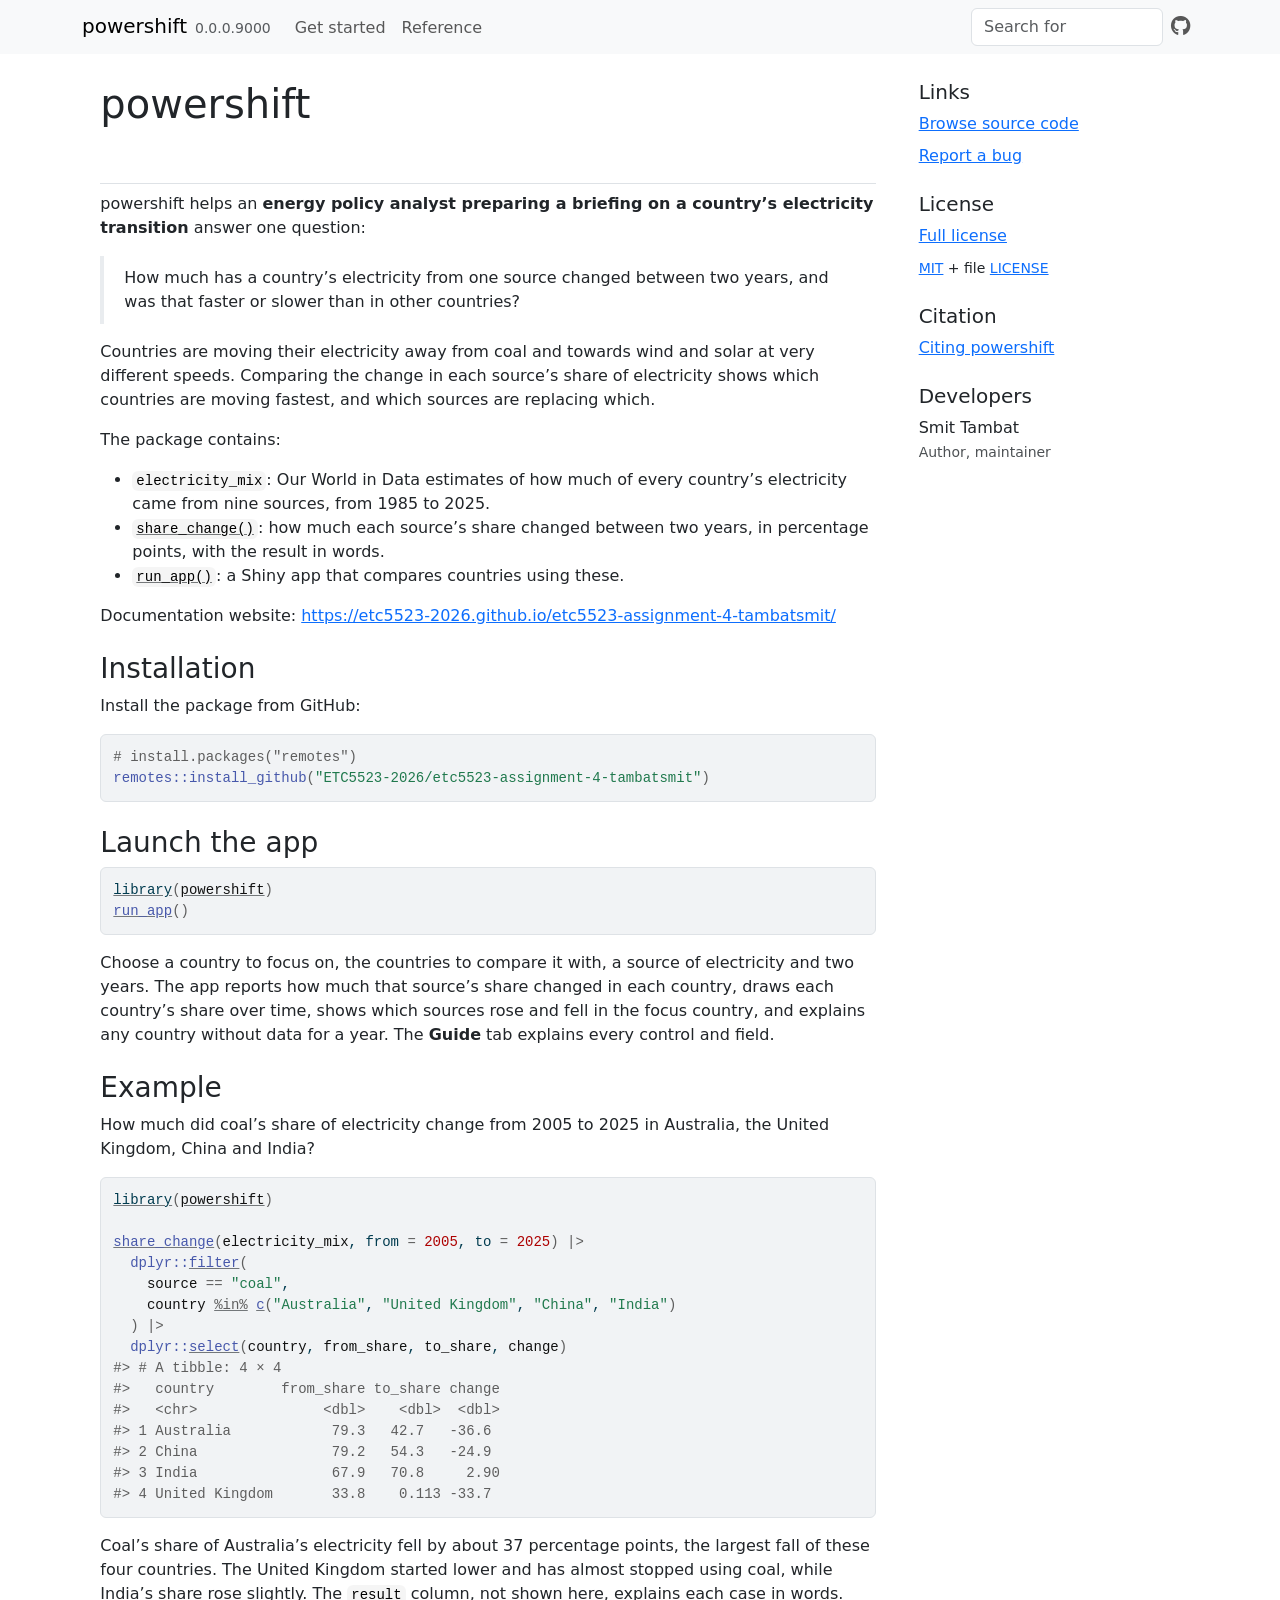
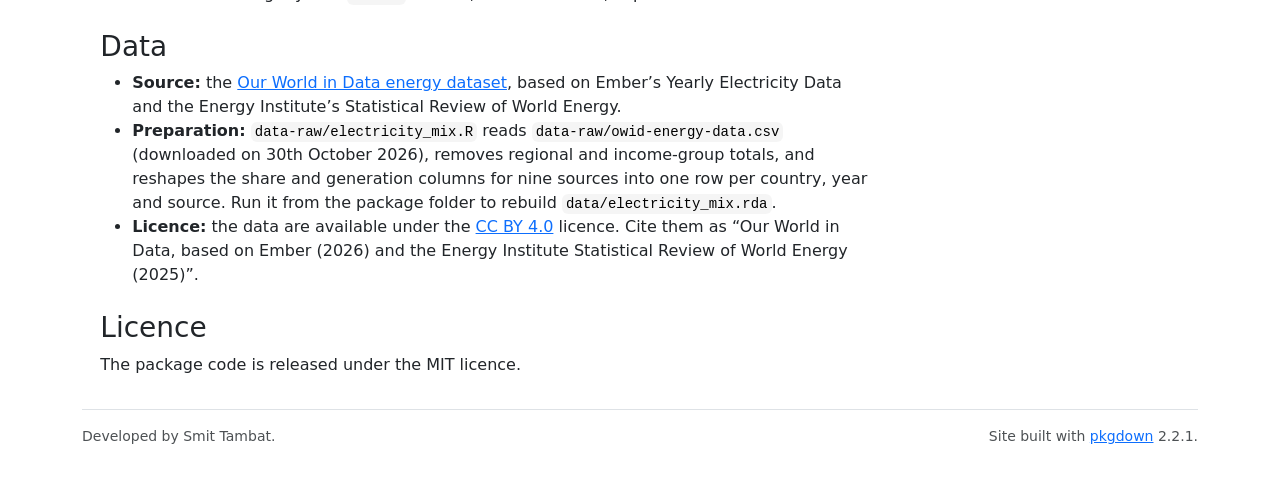
==== commit 678b1004: "Deploying to gh-pages from @ ETC5523-2026/etc5523-assignment-4-tambatsmit@994a57d6bf76adb2ec4b34163d" ====
--- a/index.html
+++ b/index.html
@@ -30,6 +30,7 @@
 
     <div id="navbar" class="collapse navbar-collapse ms-3">
       <ul class="navbar-nav me-auto">
+<li class="nav-item"><a class="nav-link" href="articles/powershift.html">Get started</a></li>
 <li class="nav-item"><a class="nav-link" href="reference/index.html">Reference</a></li>
       </ul>
 <ul class="navbar-nav">
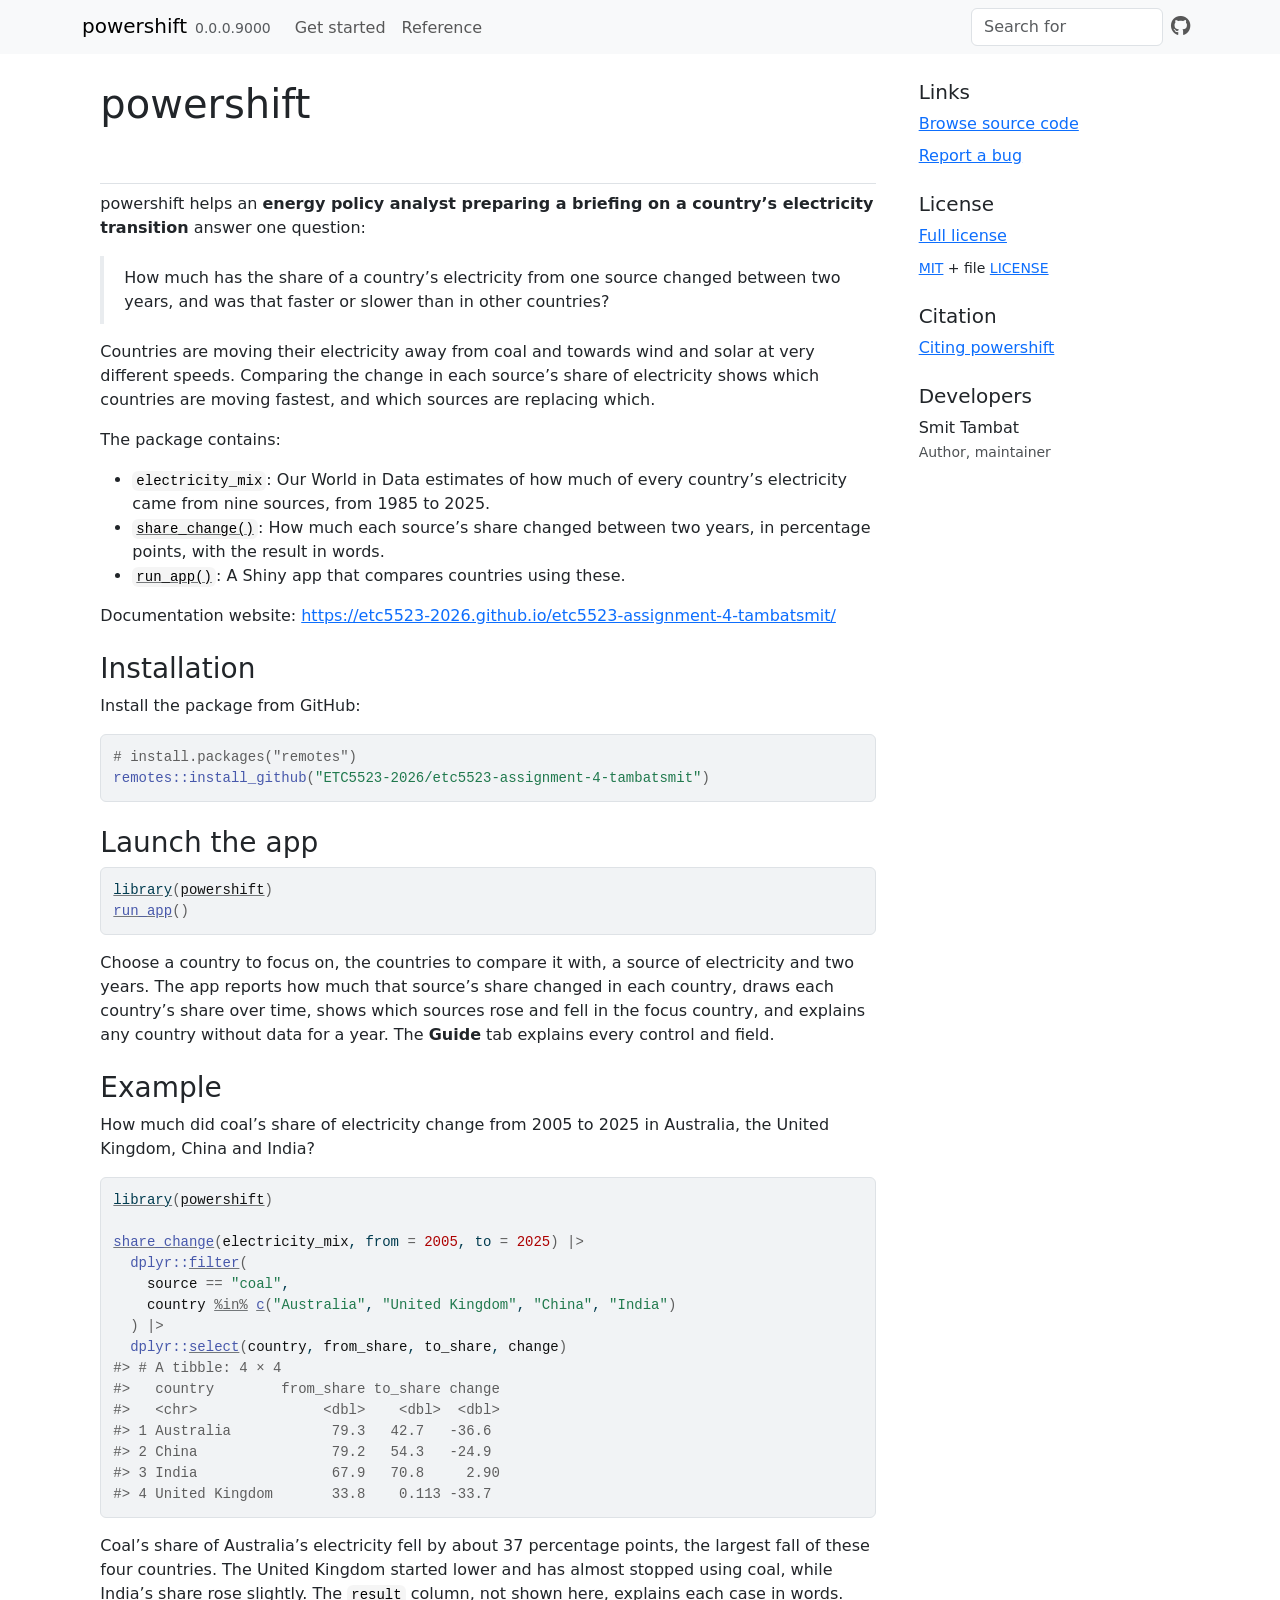
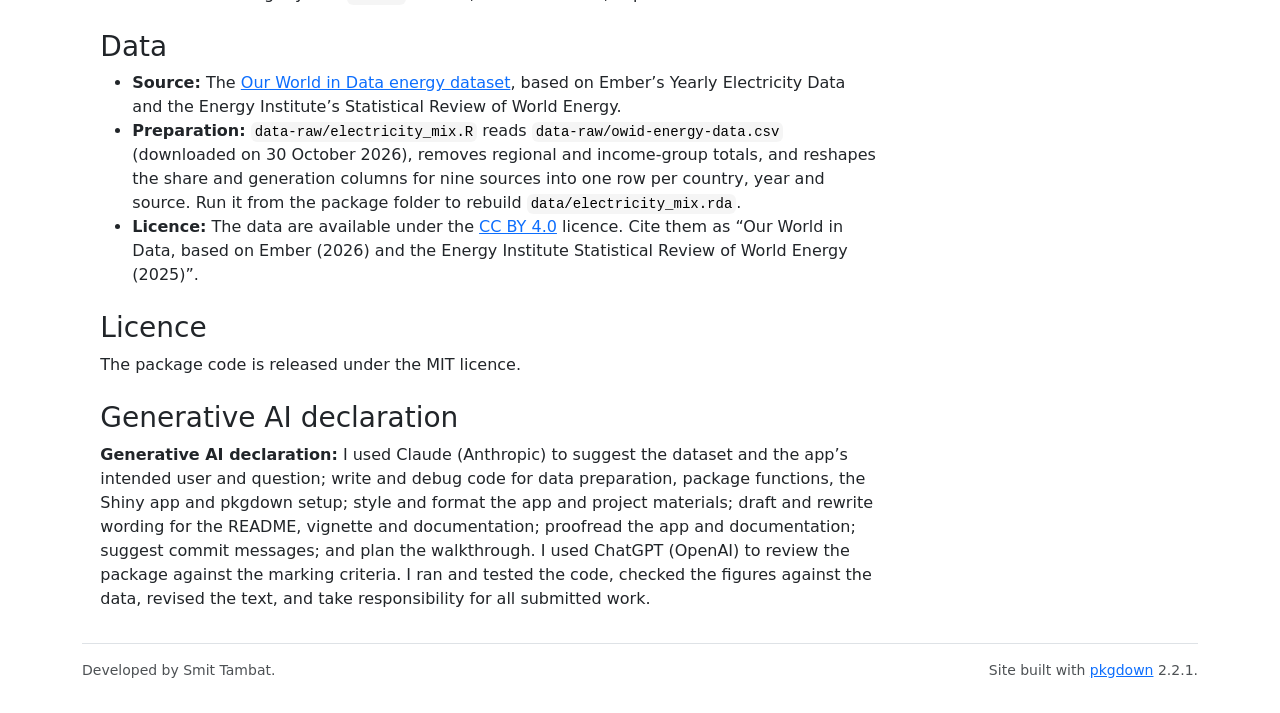
==== commit 5033ae57: "Deploying to gh-pages from @ ETC5523-2026/etc5523-assignment-4-tambatsmit@4cb5086834fca3121e07bc95cf" ====
--- a/index.html
+++ b/index.html
@@ -50,7 +50,7 @@
 </h1></div>
 <p>powershift helps an <strong>energy policy analyst preparing a briefing on a country’s electricity transition</strong> answer one question:</p>
 <blockquote>
-<p>How much has a country’s electricity from one source changed between two years, and was that faster or slower than in other countries?</p>
+<p>How much has the share of a country’s electricity from one source changed between two years, and was that faster or slower than in other countries?</p>
 </blockquote>
 <p>Countries are moving their electricity away from coal and towards wind and solar at very different speeds. Comparing the change in each source’s share of electricity shows which countries are moving fastest, and which sources are replacing which.</p>
 <p>The package contains:</p>
@@ -58,9 +58,9 @@
 <li>
 <code>electricity_mix</code>: Our World in Data estimates of how much of every country’s electricity came from nine sources, from 1985 to 2025.</li>
 <li>
-<code><a href="reference/share_change.html">share_change()</a></code>: how much each source’s share changed between two years, in percentage points, with the result in words.</li>
+<code><a href="reference/share_change.html">share_change()</a></code>: How much each source’s share changed between two years, in percentage points, with the result in words.</li>
 <li>
-<code><a href="reference/run_app.html">run_app()</a></code>: a Shiny app that compares countries using these.</li>
+<code><a href="reference/run_app.html">run_app()</a></code>: A Shiny app that compares countries using these.</li>
 </ul>
 <p>Documentation website: <a href="https://etc5523-2026.github.io/etc5523-assignment-4-tambatsmit/" class="uri">https://etc5523-2026.github.io/etc5523-assignment-4-tambatsmit/</a></p>
 <div class="section level2">
@@ -106,17 +106,22 @@
 </h2>
 <ul>
 <li>
-<strong>Source:</strong> the <a href="https://github.com/owid/energy-data" class="external-link">Our World in Data energy dataset</a>, based on Ember’s Yearly Electricity Data and the Energy Institute’s Statistical Review of World Energy.</li>
+<strong>Source:</strong> The <a href="https://github.com/owid/energy-data" class="external-link">Our World in Data energy dataset</a>, based on Ember’s Yearly Electricity Data and the Energy Institute’s Statistical Review of World Energy.</li>
 <li>
-<strong>Preparation:</strong> <code>data-raw/electricity_mix.R</code> reads <code>data-raw/owid-energy-data.csv</code> (downloaded on 30th October 2026), removes regional and income-group totals, and reshapes the share and generation columns for nine sources into one row per country, year and source. Run it from the package folder to rebuild <code>data/electricity_mix.rda</code>.</li>
+<strong>Preparation:</strong> <code>data-raw/electricity_mix.R</code> reads <code>data-raw/owid-energy-data.csv</code> (downloaded on 30 October 2026), removes regional and income-group totals, and reshapes the share and generation columns for nine sources into one row per country, year and source. Run it from the package folder to rebuild <code>data/electricity_mix.rda</code>.</li>
 <li>
-<strong>Licence:</strong> the data are available under the <a href="https://creativecommons.org/licenses/by/4.0/" class="external-link">CC BY 4.0</a> licence. Cite them as “Our World in Data, based on Ember (2026) and the Energy Institute Statistical Review of World Energy (2025)”.</li>
+<strong>Licence:</strong> The data are available under the <a href="https://creativecommons.org/licenses/by/4.0/" class="external-link">CC BY 4.0</a> licence. Cite them as “Our World in Data, based on Ember (2026) and the Energy Institute Statistical Review of World Energy (2025)”.</li>
 </ul>
 </div>
 <div class="section level2">
 <h2 id="licence">Licence<a class="anchor" aria-label="anchor" href="#licence"></a>
 </h2>
 <p>The package code is released under the MIT licence.</p>
+</div>
+<div class="section level2">
+<h2 id="generative-ai-declaration">Generative AI declaration<a class="anchor" aria-label="anchor" href="#generative-ai-declaration"></a>
+</h2>
+<p><strong>Generative AI declaration:</strong> I used Claude (Anthropic) to suggest the dataset and the app’s intended user and question; write and debug code for data preparation, package functions, the Shiny app and pkgdown setup; style and format the app and project materials; draft and rewrite wording for the README, vignette and documentation; proofread the app and documentation; suggest commit messages; and plan the walkthrough. I used ChatGPT (OpenAI) to review the package against the marking criteria. I ran and tested the code, checked the figures against the data, revised the text, and take responsibility for all submitted work.</p>
 </div>
 </div>
   </main><aside class="col-md-3"><div class="links">
